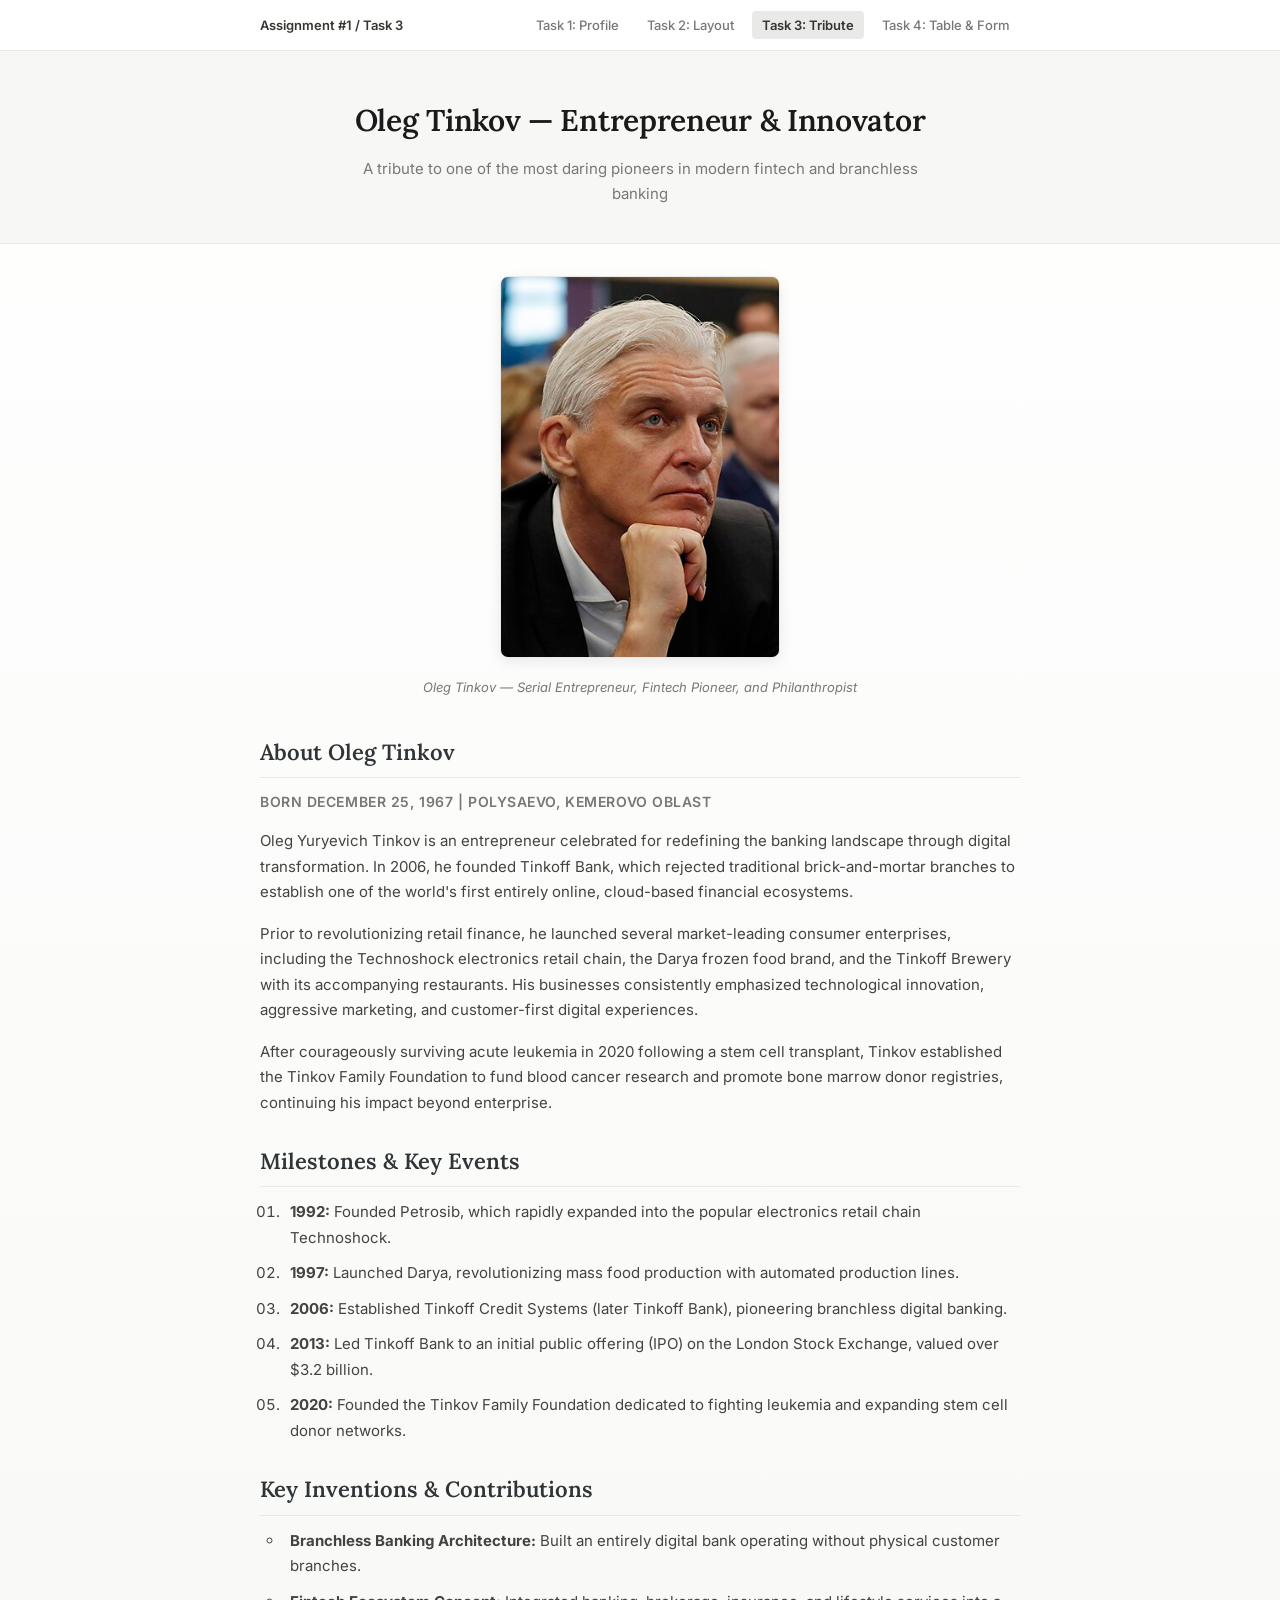
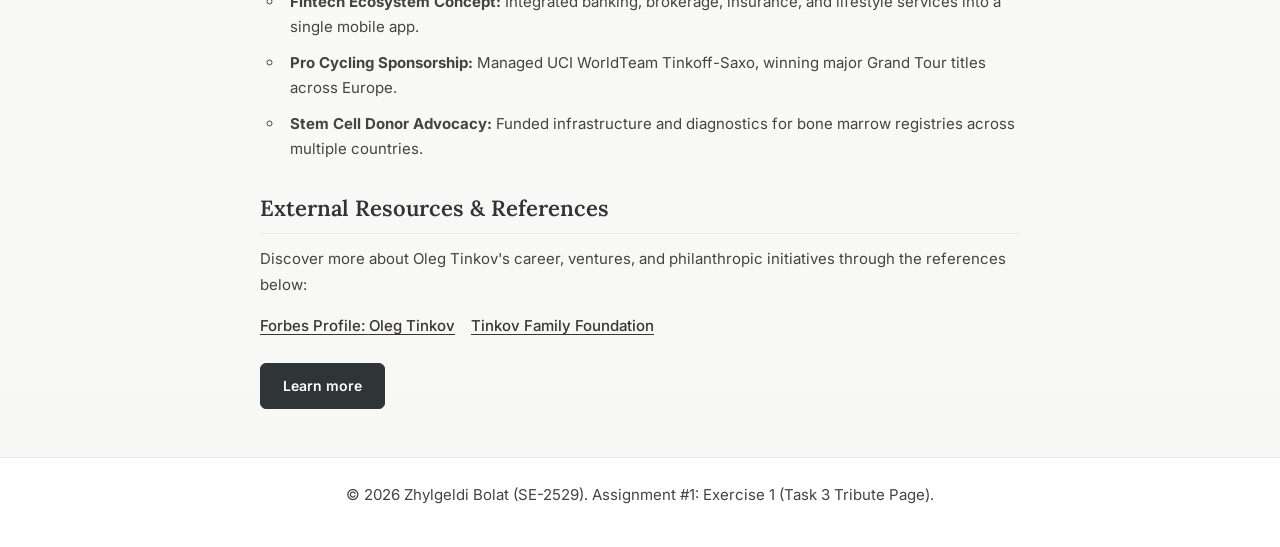
==== exercise1/index.html @ 24fc97be "feat: implement Task 3 - Tribute page for Oleg Tinkov" ====
<!DOCTYPE html>
<html lang="en">
<head>
  <meta charset="UTF-8">
  <meta name="viewport" content="width=device-width, initial-scale=1.0">
  <title>Task 3 — Tribute to Oleg Tinkov</title>
  <link rel="stylesheet" href="styles.css">
  <!-- Linking two Google Fonts as required by Step 4 -->
  <link rel="preconnect" href="https://fonts.googleapis.com">
  <link rel="preconnect" href="https://fonts.gstatic.com" crossorigin>
  <link href="https://fonts.googleapis.com/css2?family=Inter:wght@400;500;600;700&family=Lora:ital,wght@0,500;0,600;1,400&display=swap" rel="stylesheet">
</head>
<body>

  <!-- Navigation bar linking to all tasks -->
  <nav class="navbar">
    <div class="nav-container">
      <span class="nav-brand">Assignment #1 / Task 3</span>
      <ul class="nav-links">
        <li><a href="../index.html" class="nav-link">Task 1: Profile</a></li>
        <li><a href="../task2.html" class="nav-link">Task 2: Layout</a></li>
        <li><a href="index.html" class="nav-link active">Task 3: Tribute</a></li>
        <li><a href="../task4.html" class="nav-link">Task 4: Table & Form</a></li>
      </ul>
    </div>
  </nav>

  <!-- Header Section -->
  <header class="tribute-header">
    <h1>Oleg Tinkov — Entrepreneur & Innovator</h1>
    <p class="header-subtitle">A tribute to one of the most daring pioneers in modern fintech and branchless banking</p>
  </header>

  <!-- Main Content Container (.content) -->
  <main class="content">

    <!-- Portrait & Tagline Section -->
    <div class="tribute-figure">
      <img src="tinkov.jpg" alt="Portrait of Oleg Tinkov at SPIEF" class="tribute-img">
      <figcaption class="tribute-caption">Oleg Tinkov — Serial Entrepreneur, Fintech Pioneer, and Philanthropist</figcaption>
    </div>

    <!-- Step 1: Headings & Paragraphs -->
    <section class="bio-section">
      <h2>About Oleg Tinkov</h2>
      <h3>Born December 25, 1967 | Polysaevo, Kemerovo Oblast</h3>
      <p>
        Oleg Yuryevich Tinkov is an entrepreneur celebrated for redefining the banking landscape through digital transformation. 
        In 2006, he founded Tinkoff Bank, which rejected traditional brick-and-mortar branches to establish one of the world's 
        first entirely online, cloud-based financial ecosystems.
      </p>
      <p>
        Prior to revolutionizing retail finance, he launched several market-leading consumer enterprises, including the 
        Technoshock electronics retail chain, the Darya frozen food brand, and the Tinkoff Brewery with its accompanying restaurants. 
        His businesses consistently emphasized technological innovation, aggressive marketing, and customer-first digital experiences.
      </p>
      <p>
        After courageously surviving acute leukemia in 2020 following a stem cell transplant, Tinkov established the Tinkov Family 
        Foundation to fund blood cancer research and promote bone marrow donor registries, continuing his impact beyond enterprise.
      </p>
    </section>

    <!-- Step 2: Lists (Ordered and Unordered) -->
    <section class="lists-section">
      <h2>Milestones & Key Events</h2>
      <ol class="timeline-list">
        <li><strong>1992:</strong> Founded Petrosib, which rapidly expanded into the popular electronics retail chain Technoshock.</li>
        <li><strong>1997:</strong> Launched Darya, revolutionizing mass food production with automated production lines.</li>
        <li><strong>2006:</strong> Established Tinkoff Credit Systems (later Tinkoff Bank), pioneering branchless digital banking.</li>
        <li><strong>2013:</strong> Led Tinkoff Bank to an initial public offering (IPO) on the London Stock Exchange, valued over $3.2 billion.</li>
        <li><strong>2020:</strong> Founded the Tinkov Family Foundation dedicated to fighting leukemia and expanding stem cell donor networks.</li>
      </ol>

      <h2>Key Inventions & Contributions</h2>
      <ul class="contributions-list">
        <li><strong>Branchless Banking Architecture:</strong> Built an entirely digital bank operating without physical customer branches.</li>
        <li><strong>Fintech Ecosystem Concept:</strong> Integrated banking, brokerage, insurance, and lifestyle services into a single mobile app.</li>
        <li><strong>Pro Cycling Sponsorship:</strong> Managed UCI WorldTeam Tinkoff-Saxo, winning major Grand Tour titles across Europe.</li>
        <li><strong>Stem Cell Donor Advocacy:</strong> Funded infrastructure and diagnostics for bone marrow registries across multiple countries.</li>
      </ul>
    </section>

    <!-- Step 3: Links and Learn More Button -->
    <section class="links-section">
      <h2>External Resources & References</h2>
      <p>Discover more about Oleg Tinkov's career, ventures, and philanthropic initiatives through the references below:</p>
      <div class="reference-links">
        <a href="https://www.forbes.com/profile/oleg-tinkov/" target="_blank" class="external-link">Forbes Profile: Oleg Tinkov</a>
        <a href="https://tinkovfund.org/" target="_blank" class="external-link">Tinkov Family Foundation</a>
      </div>
      <div class="action-wrapper">
        <a href="https://en.wikipedia.org/wiki/Oleg_Tinkov" target="_blank" class="btn">Learn more</a>
      </div>
    </section>

  </main>

  <!-- Footer -->
  <footer class="tribute-footer">
    <p>&copy; 2026 Zhylgeldi Bolat (SE-2529). Assignment #1: Exercise 1 (Task 3 Tribute Page).</p>
  </footer>

</body>
</html>
---- exercise1/styles.css ----
/* ==========================================================================
   Assignment #1: Task 3 (Exercise 1) — Tribute Page Stylesheet
   Step 4. Apply CSS styling
   Notion Monochrome Aesthetic (Black, Gray, White)
   Fonts used: 'Lora' (serif for headings/titles) & 'Inter' (sans-serif for body)
   ========================================================================== */

* {
  box-sizing: border-box;
  margin: 0;
  padding: 0;
}

/* Page background: subtle monochrome gradient */
body {
  background: linear-gradient(180deg, #ffffff 0%, #fbfbfa 50%, #f7f7f5 100%);
  font-family: 'Inter', -apple-system, BlinkMacSystemFont, "Segoe UI", Roboto, Helvetica, Arial, sans-serif;
  color: #37352f;
  line-height: 1.7;
  font-size: 15px;
  min-height: 100vh;
}

/* Navigation Bar */
.navbar {
  background-color: #ffffff;
  border-bottom: 1px solid #e9e9e7;
  position: sticky;
  top: 0;
  z-index: 100;
}

.nav-container {
  max-width: 800px;
  margin: 0 auto;
  padding: 12px 20px;
  display: flex;
  align-items: center;
  justify-content: space-between;
}

.nav-brand {
  font-size: 13px;
  font-weight: 600;
  color: #37352f;
}

.nav-links {
  list-style: none;
  display: flex;
  gap: 8px;
  margin: 0;
}

.nav-link {
  font-size: 13px;
  font-weight: 500;
  color: #787774;
  text-decoration: none;
  padding: 6px 10px;
  border-radius: 4px;
  transition: background-color 0.15s ease, color 0.15s ease;
}

.nav-link:hover {
  background-color: #f1f1ef;
  color: #37352f;
}

.nav-link.active {
  background-color: #e9e9e7;
  color: #37352f;
  font-weight: 600;
}

/* Header styling: background color, text color, padding, center alignment */
.tribute-header {
  background-color: #f7f7f5;
  border-bottom: 1px solid #e9e9e7;
  color: #2f3437;
  padding: 44px 20px 36px;
  text-align: center;
}

.tribute-header h1 {
  font-family: 'Lora', Georgia, serif;
  font-size: 30px;
  font-weight: 600;
  letter-spacing: -0.01em;
  margin-bottom: 10px;
  color: #1a1a1a;
}

.header-subtitle {
  font-size: 15px;
  color: #787774;
  max-width: 600px;
  margin: 0 auto;
}

/* .content container: max-width, margin: 0 auto, padding */
.content {
  max-width: 800px;
  margin: 32px auto;
  padding: 0 20px;
}

/* Image styling: max-width, border-radius, box-shadow, optional border */
.tribute-figure {
  text-align: center;
  margin-bottom: 36px;
}

.tribute-img {
  max-width: 280px;
  width: 100%;
  height: auto;
  border-radius: 8px;
  border: 1px solid #e9e9e7;
  box-shadow: 0 4px 14px rgba(15, 15, 15, 0.08);
}

.tribute-caption {
  margin-top: 10px;
  font-size: 13px;
  color: #787774;
  font-style: italic;
}

/* Headings and paragraphs */
h2 {
  font-family: 'Lora', Georgia, serif;
  font-size: 22px;
  font-weight: 600;
  color: #2f3437;
  margin-top: 28px;
  margin-bottom: 12px;
  padding-bottom: 6px;
  border-bottom: 1px solid #e9e9e7;
}

h3 {
  font-size: 14px;
  font-weight: 600;
  color: #787774;
  text-transform: uppercase;
  letter-spacing: 0.04em;
  margin-bottom: 14px;
}

p {
  font-size: 15px;
  line-height: 1.7;
  color: #45433f;
  margin-bottom: 16px;
}

/* Lists styling: change list-style-type, spacing */
.timeline-list {
  list-style-type: decimal-leading-zero;
  margin-left: 24px;
  margin-bottom: 24px;
}

.timeline-list li {
  margin-bottom: 10px;
  padding-left: 6px;
  color: #45433f;
}

.contributions-list {
  list-style-type: circle;
  margin-left: 24px;
  margin-bottom: 28px;
}

.contributions-list li {
  margin-bottom: 10px;
  padding-left: 6px;
  color: #45433f;
}

/* Links and .btn styling: hover effect, padding */
.reference-links {
  margin: 16px 0 24px;
  display: flex;
  gap: 16px;
  flex-wrap: wrap;
}

.external-link {
  color: #37352f;
  text-decoration: underline;
  text-underline-offset: 3px;
  font-weight: 500;
  transition: color 0.15s ease;
}

.external-link:hover {
  color: #000000;
}

.action-wrapper {
  margin-top: 20px;
  margin-bottom: 30px;
}

.btn {
  display: inline-block;
  background-color: #2f3437;
  color: #ffffff;
  text-decoration: none;
  font-size: 14px;
  font-weight: 600;
  padding: 10px 22px;
  border-radius: 6px;
  border: 1px solid #2f3437;
  transition: background-color 0.2s ease, border-color 0.2s ease, transform 0.1s ease;
}

.btn:hover {
  background-color: #000000;
  border-color: #000000;
  color: #ffffff;
}

/* Footer */
.tribute-footer {
  border-top: 1px solid #e9e9e7;
  background-color: #ffffff;
  text-align: center;
  padding: 24px 20px;
  margin-top: 48px;
  color: #787774;
  font-size: 13px;
}

/* Responsive adjust */
@media (max-width: 600px) {
  .nav-container {
    flex-direction: column;
    align-items: flex-start;
    gap: 10px;
  }
  .nav-links {
    flex-wrap: wrap;
  }
  .tribute-header h1 {
    font-size: 24px;
  }
}
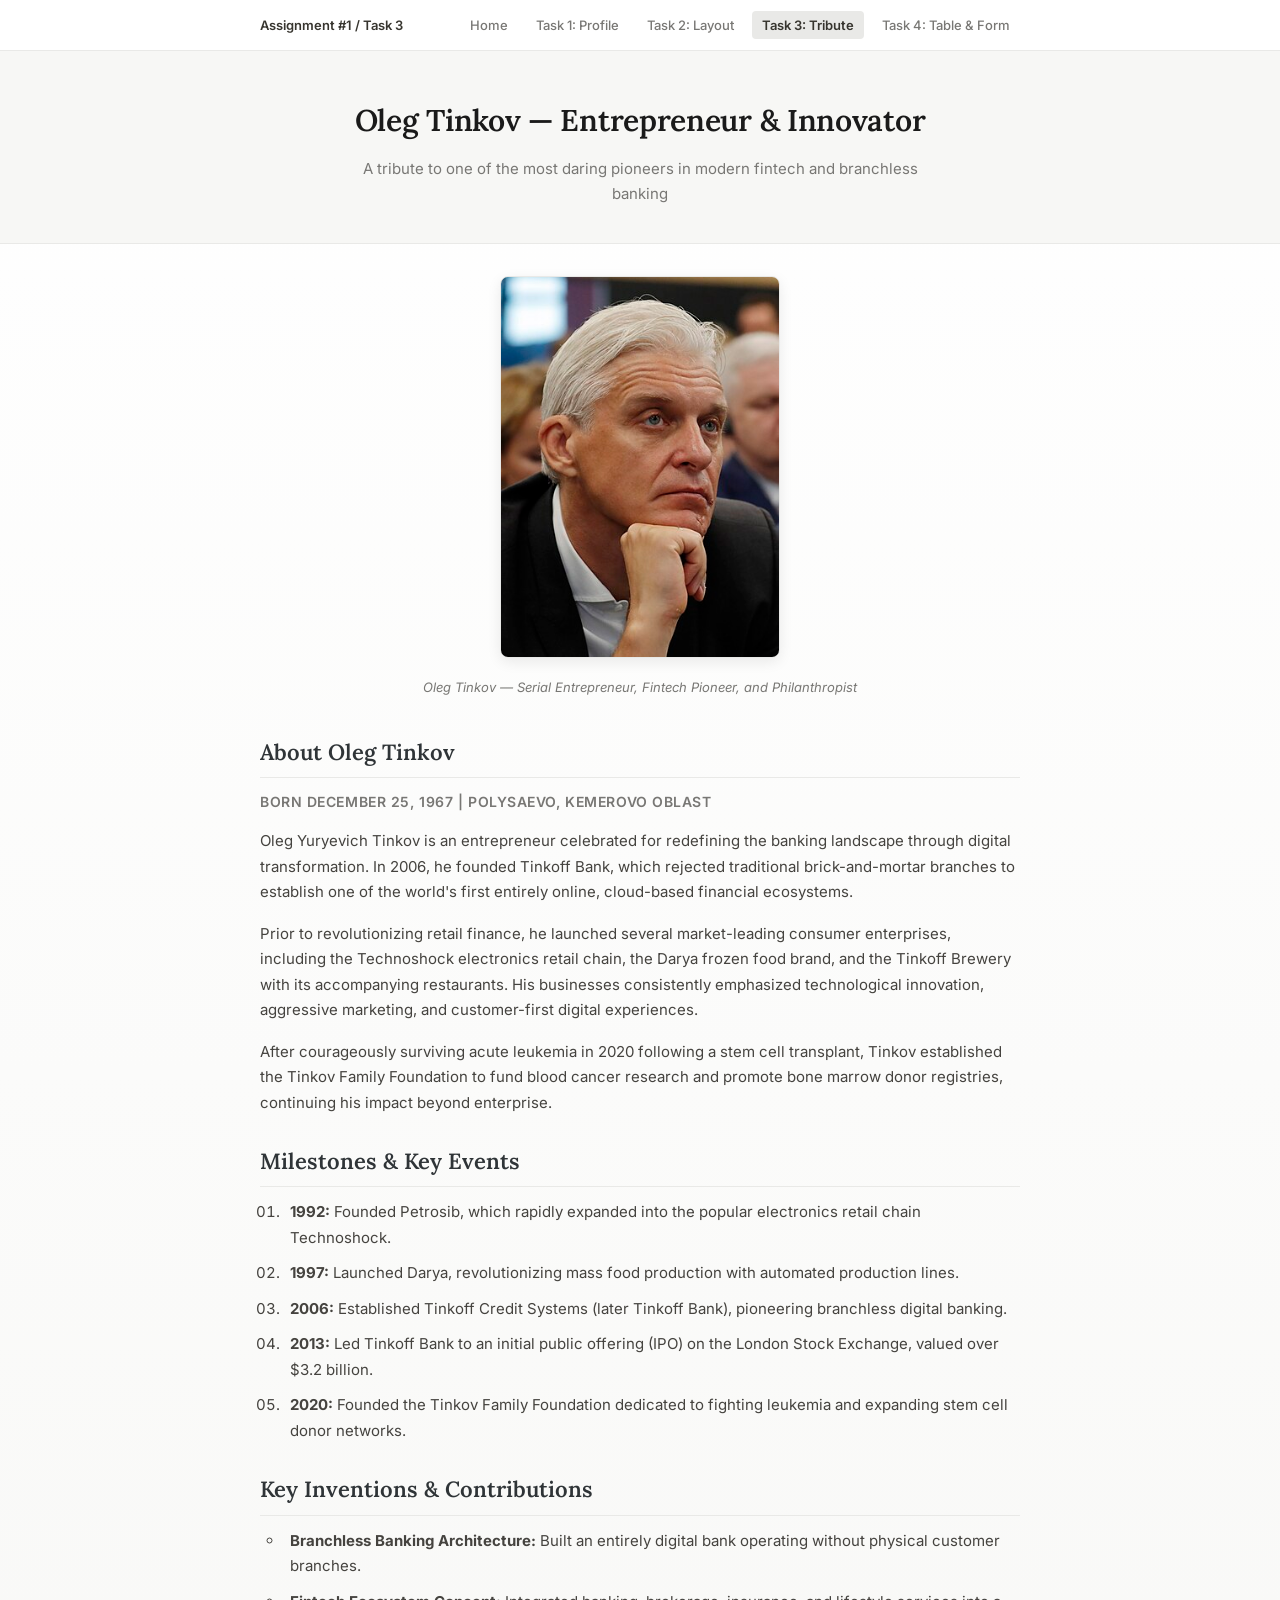
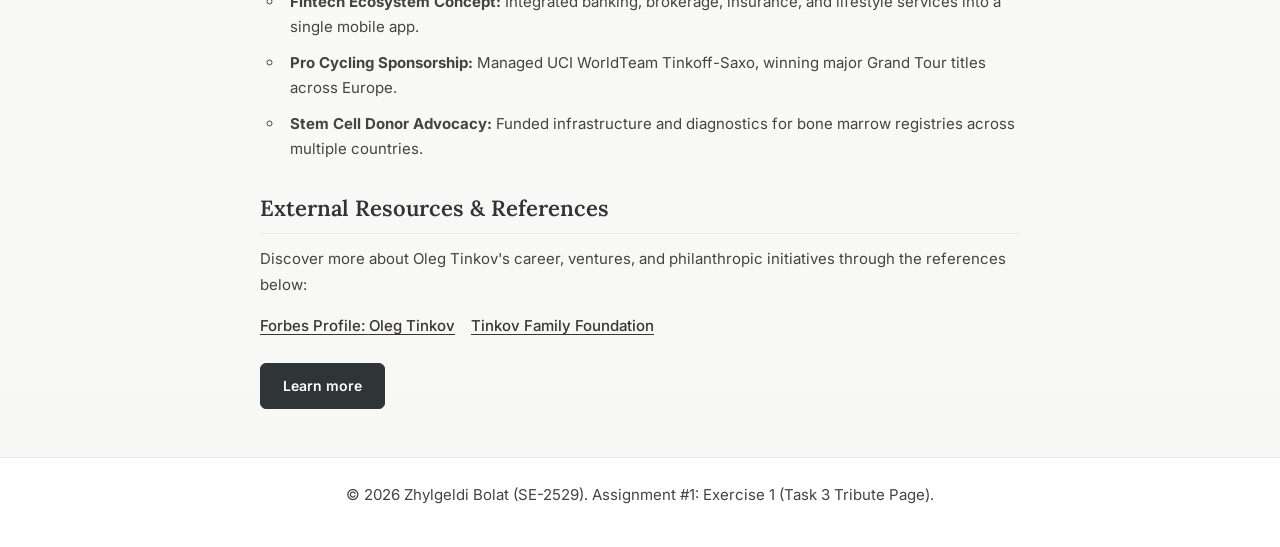
==== commit 81a2adca: "refactor: organize project into modular directories and update paths" ====
--- a/exercise1/index.html
+++ b/exercise1/index.html
@@ -17,10 +17,11 @@
     <div class="nav-container">
       <span class="nav-brand">Assignment #1 / Task 3</span>
       <ul class="nav-links">
-        <li><a href="../index.html" class="nav-link">Task 1: Profile</a></li>
-        <li><a href="../task2.html" class="nav-link">Task 2: Layout</a></li>
+        <li><a href="../index.html" class="nav-link">Home</a></li>
+        <li><a href="../task1/index.html" class="nav-link">Task 1: Profile</a></li>
+        <li><a href="../task2/index.html" class="nav-link">Task 2: Layout</a></li>
         <li><a href="index.html" class="nav-link active">Task 3: Tribute</a></li>
-        <li><a href="../task4.html" class="nav-link">Task 4: Table & Form</a></li>
+        <li><a href="../task4/index.html" class="nav-link">Task 4: Table & Form</a></li>
       </ul>
     </div>
   </nav>
